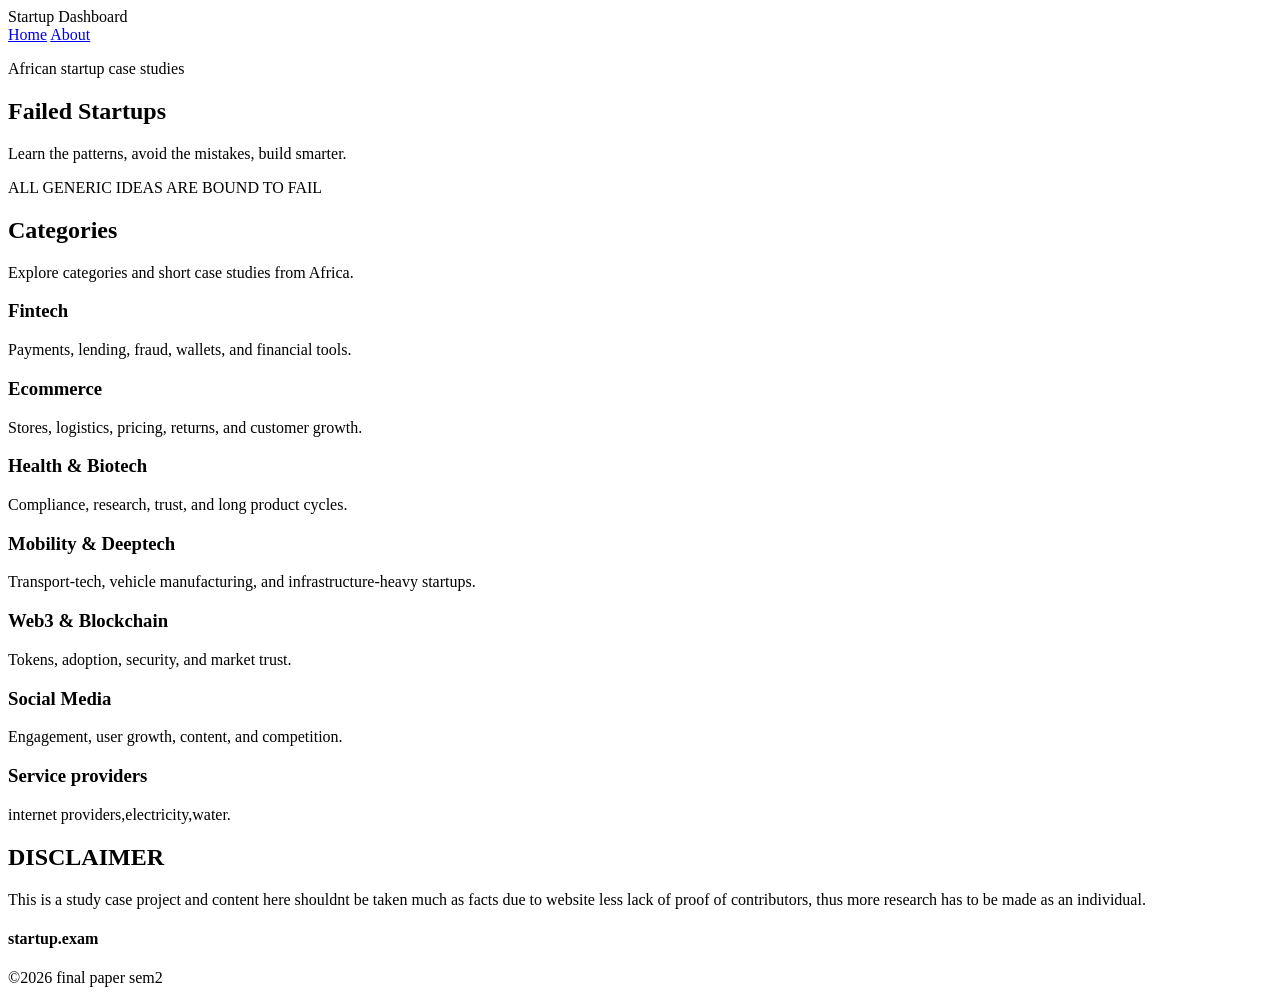
==== dashboard.html @ 9a46210b "Add files via upload" ====
<!DOCTYPE html>
<html lang="en">
<head>
  <meta charset="UTF-8" />
  <meta name="viewport" content="width=device-width, initial-scale=1.0" />
  <title>Startup Case Studies Dashboard</title>
</head>

<body>
  <header class="navbar">
    <div class="logo">Startup Dashboard</div>
    <nav>
      <a href="index.html">Home</a>
      <a href="about.html">About</a>
    </nav>
  </header>

  <main>
    <section class="hero">
      <div class="hero-content">
        <p class="eyebrow">African startup case studies</p>
        <h1>Failed Startups</h1>
        <p class="slogan">Learn the patterns, avoid the mistakes, build smarter.<p class="people">ALL GENERIC IDEAS ARE BOUND TO FAIL</p></p>
      </div>
    </section>

    <section class="categories">
      <h2>Categories</h2>
      <p class="description">Explore categories and short case studies from Africa.</p>
      <div>
        <a><h3>Fintech</h3><p>Payments, lending, fraud, wallets, and financial tools.</p></a>
        <a><h3>Ecommerce</h3><p>Stores, logistics, pricing, returns, and customer growth.</p></a>
        <a ><h3>Health & Biotech</h3><p>Compliance, research, trust, and long product cycles.</p></a>
        <a><h3>Mobility & Deeptech</h3><p>Transport-tech, vehicle manufacturing, and infrastructure-heavy startups.</p></a>
        <a><h3>Web3 & Blockchain</h3><p>Tokens, adoption, security, and market trust.</p></a>
        <a><h3>Social Media</h3><p>Engagement, user growth, content, and competition.</p></a>
        <a><h3>Service providers</h3><p>internet providers,electricity,water.</p></a>
      </div>
    </section>

    <section id="about" class="info-section">
      <h2>DISCLAIMER</h2>
      <p>This is a study case project and content here shouldnt be taken much as facts due to website less lack of proof of contributors, thus more research has to be made as an individual.</p>
    </section>

    <section footer="Year and ownership" class="hero">
      <h4>startup.exam</h4>
      <div>&copy;2026 final paper sem2</div>
    </section>

  </main>
</body>
</html>
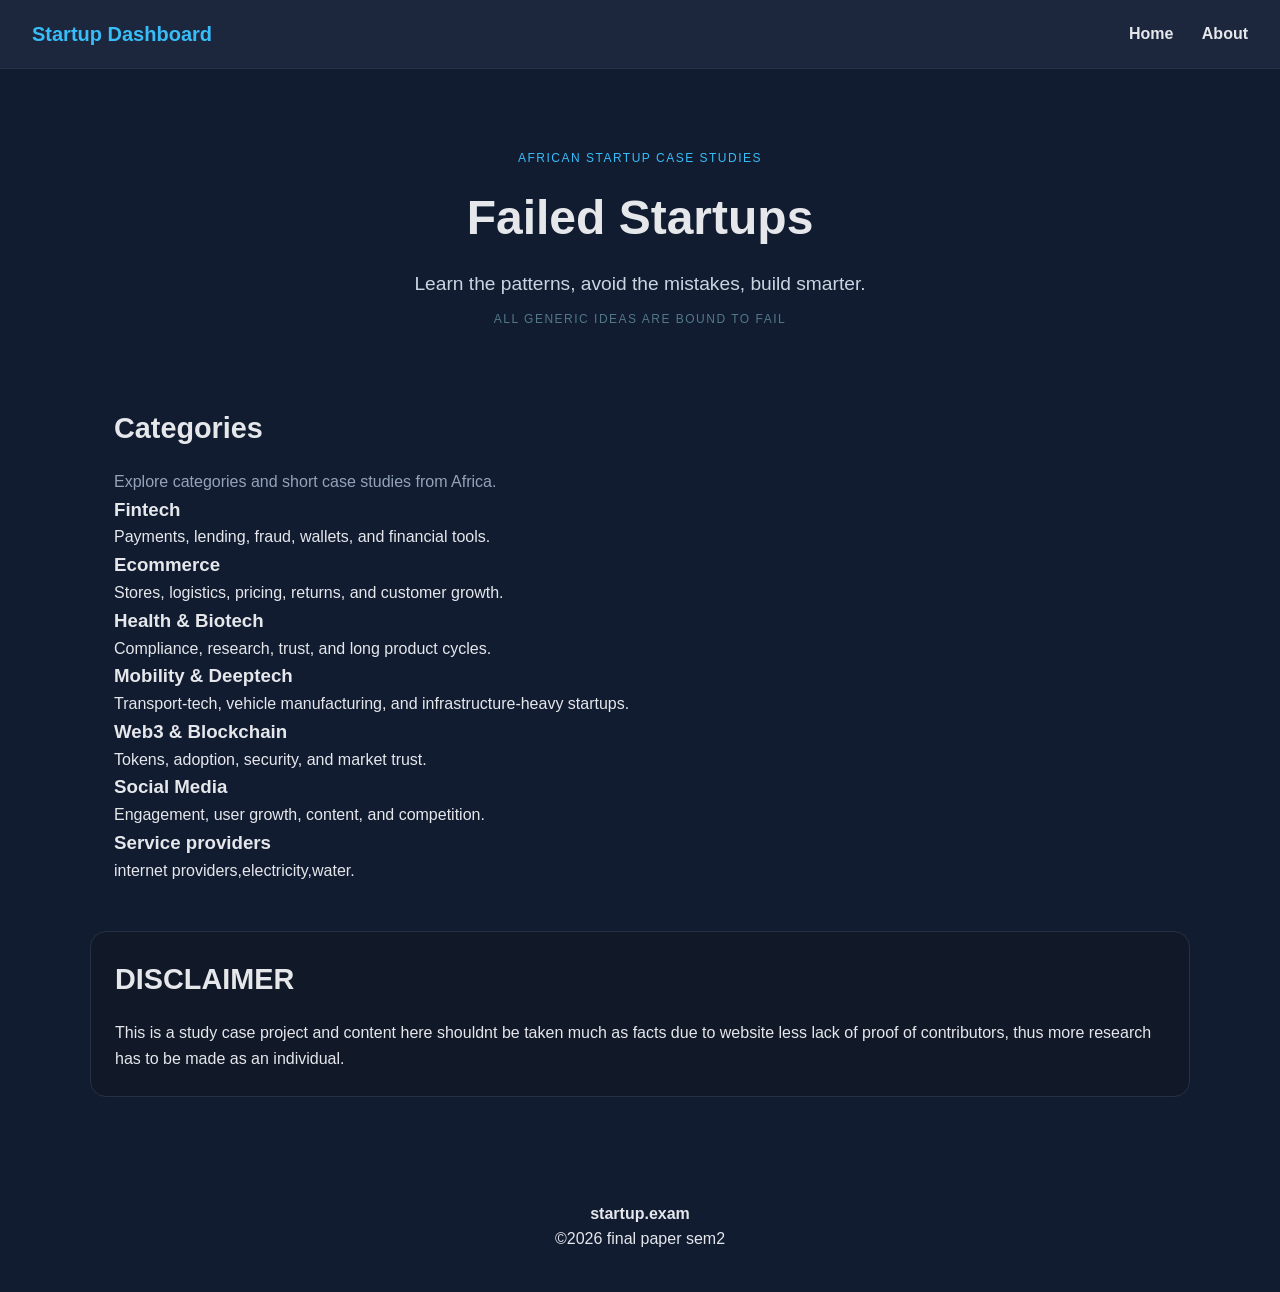
==== commit e964fdd6: "Update dashboard.html added a link to the style.css file" ====
--- a/dashboard.html
+++ b/dashboard.html
@@ -4,6 +4,7 @@
   <meta charset="UTF-8" />
   <meta name="viewport" content="width=device-width, initial-scale=1.0" />
   <title>Startup Case Studies Dashboard</title>
+  <link rel="stylesheet" href="styles.css" />
 </head>
 
 <body>
@@ -50,4 +51,4 @@
 
   </main>
 </body>
-</html>+</html>
--- a/styles.css
+++ b/styles.css
@@ -0,0 +1,24 @@
+.navbar{display:flex;justify-content:space-between;align-items:center;padding:18px 32px;background:#1c263d;border-bottom:1px solid #243244;position:sticky;top:0;z-index:10}
+.logo{font-size:20px;font-weight:700;color:#38bdf8}
+.navbar nav a{color:#e5e7eb;text-decoration:none;margin-left:24px;font-weight:600}
+*{box-sizing:border-box;margin:0;padding:0}
+body{font-family:Arial,sans-serif;background:#111c31;color:#e5e7eb;line-height:1.6}
+.hero{padding:80px 24px 40px;text-align:center}
+.hero-content{max-width:900px;margin:0 auto}
+.eyebrow{color:#38bdf8;text-transform:uppercase;letter-spacing:1.5px;font-size:12px;margin-bottom:12px}
+.people{color:#537888;text-transform:uppercase;letter-spacing:1.5px;font-size:12px;margin-bottom:12px}
+.hero h1{font-size:3rem;margin-bottom:12px}
+.slogan{font-size:1.2rem;color:#cbd5e1;margin-bottom:10px}
+.description{color:#94a3b8}
+.categories{max-width:1100px;margin:0 auto;padding:24px}
+.categories h2,.info-section h2{margin-bottom:18px;font-size:1.8rem}
+.card-grid{display:grid;grid-template-columns:repeat(auto-fit,minmax(220px,1fr));gap:18px}
+.card{display:block;text-decoration:none;color:#e5e7eb;background:#111827;border:1px solid #243244;border-radius:16px;padding:20px;min-height:150px;transition:transform .2s ease,border-color .2s ease}
+.card:hover{transform:translateY(-4px);border-color:#38bdf8}
+.card h3{color:#38bdf8;margin-bottom:10px}
+.info-section{max-width:1100px;margin:24px auto;padding:24px;background:#111827;border:1px solid #243244;border-radius:16px}
+.submission-form{display:grid;gap:14px;margin-top:12px}
+.submission-form input,.submission-form textarea{width:100%;padding:14px;border:1px solid #334155;border-radius:10px;background:#0b1220;color:#e5e7eb}
+.submission-form textarea{min-height:120px;resize:vertical}
+.submission-form button{padding:14px;border:none;border-radius:10px;background:#38bdf8;color:#0b1220;font-weight:700;cursor:pointer}
+.back-link{display:inline-block;margin-top:16px;color:#38bdf8;text-decoration:none;font-weight:700}
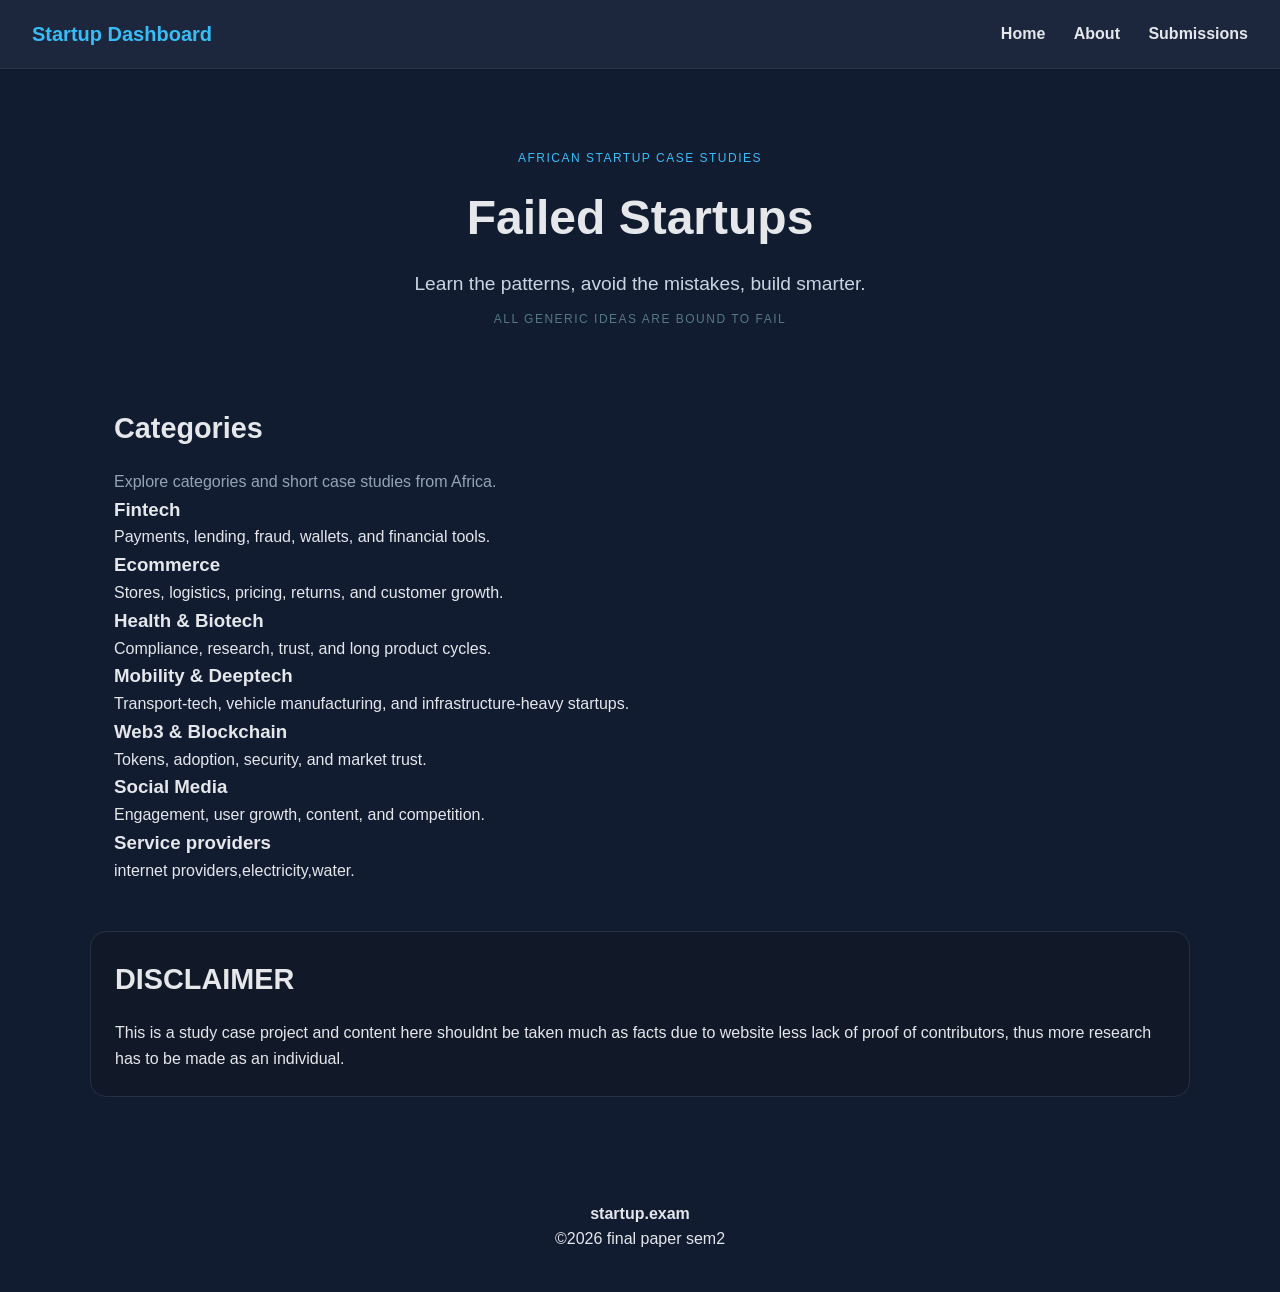
==== commit 358324bb: "added submission page link" ====
--- a/dashboard.html
+++ b/dashboard.html
@@ -13,6 +13,7 @@
     <nav>
       <a href="index.html">Home</a>
       <a href="about.html">About</a>
+      <a href="submissions.html">Submissions</a>
     </nav>
   </header>
 
@@ -39,7 +40,7 @@
       </div>
     </section>
 
-    <section id="about" class="info-section">
+    <section id="Disclaimer" class="info-section">
       <h2>DISCLAIMER</h2>
       <p>This is a study case project and content here shouldnt be taken much as facts due to website less lack of proof of contributors, thus more research has to be made as an individual.</p>
     </section>
--- a/styles.css
+++ b/styles.css
@@ -17,8 +17,9 @@
 .card:hover{transform:translateY(-4px);border-color:#38bdf8}
 .card h3{color:#38bdf8;margin-bottom:10px}
 .info-section{max-width:1100px;margin:24px auto;padding:24px;background:#111827;border:1px solid #243244;border-radius:16px}
+.cardabout-page{background-color: #0000007c;max-width:1100px;margin:24px auto;padding:24px;border:1px solid #2f4461;border-radius:16px}
 .submission-form{display:grid;gap:14px;margin-top:12px}
-.submission-form input,.submission-form textarea{width:100%;padding:14px;border:1px solid #334155;border-radius:10px;background:#0b1220;color:#e5e7eb}
+.submission-form input,.submission-form textarea{width:100%;padding:14px;border:1px solid #5395f1;border-radius:10px;background:#09071b42;color:#fffdfd}
 .submission-form textarea{min-height:120px;resize:vertical}
 .submission-form button{padding:14px;border:none;border-radius:10px;background:#38bdf8;color:#0b1220;font-weight:700;cursor:pointer}
-.back-link{display:inline-block;margin-top:16px;color:#38bdf8;text-decoration:none;font-weight:700}+.back-link{display:inline-block;margin-top:16px;color:#38bdf8;text-decoration:none;font-weight:700}
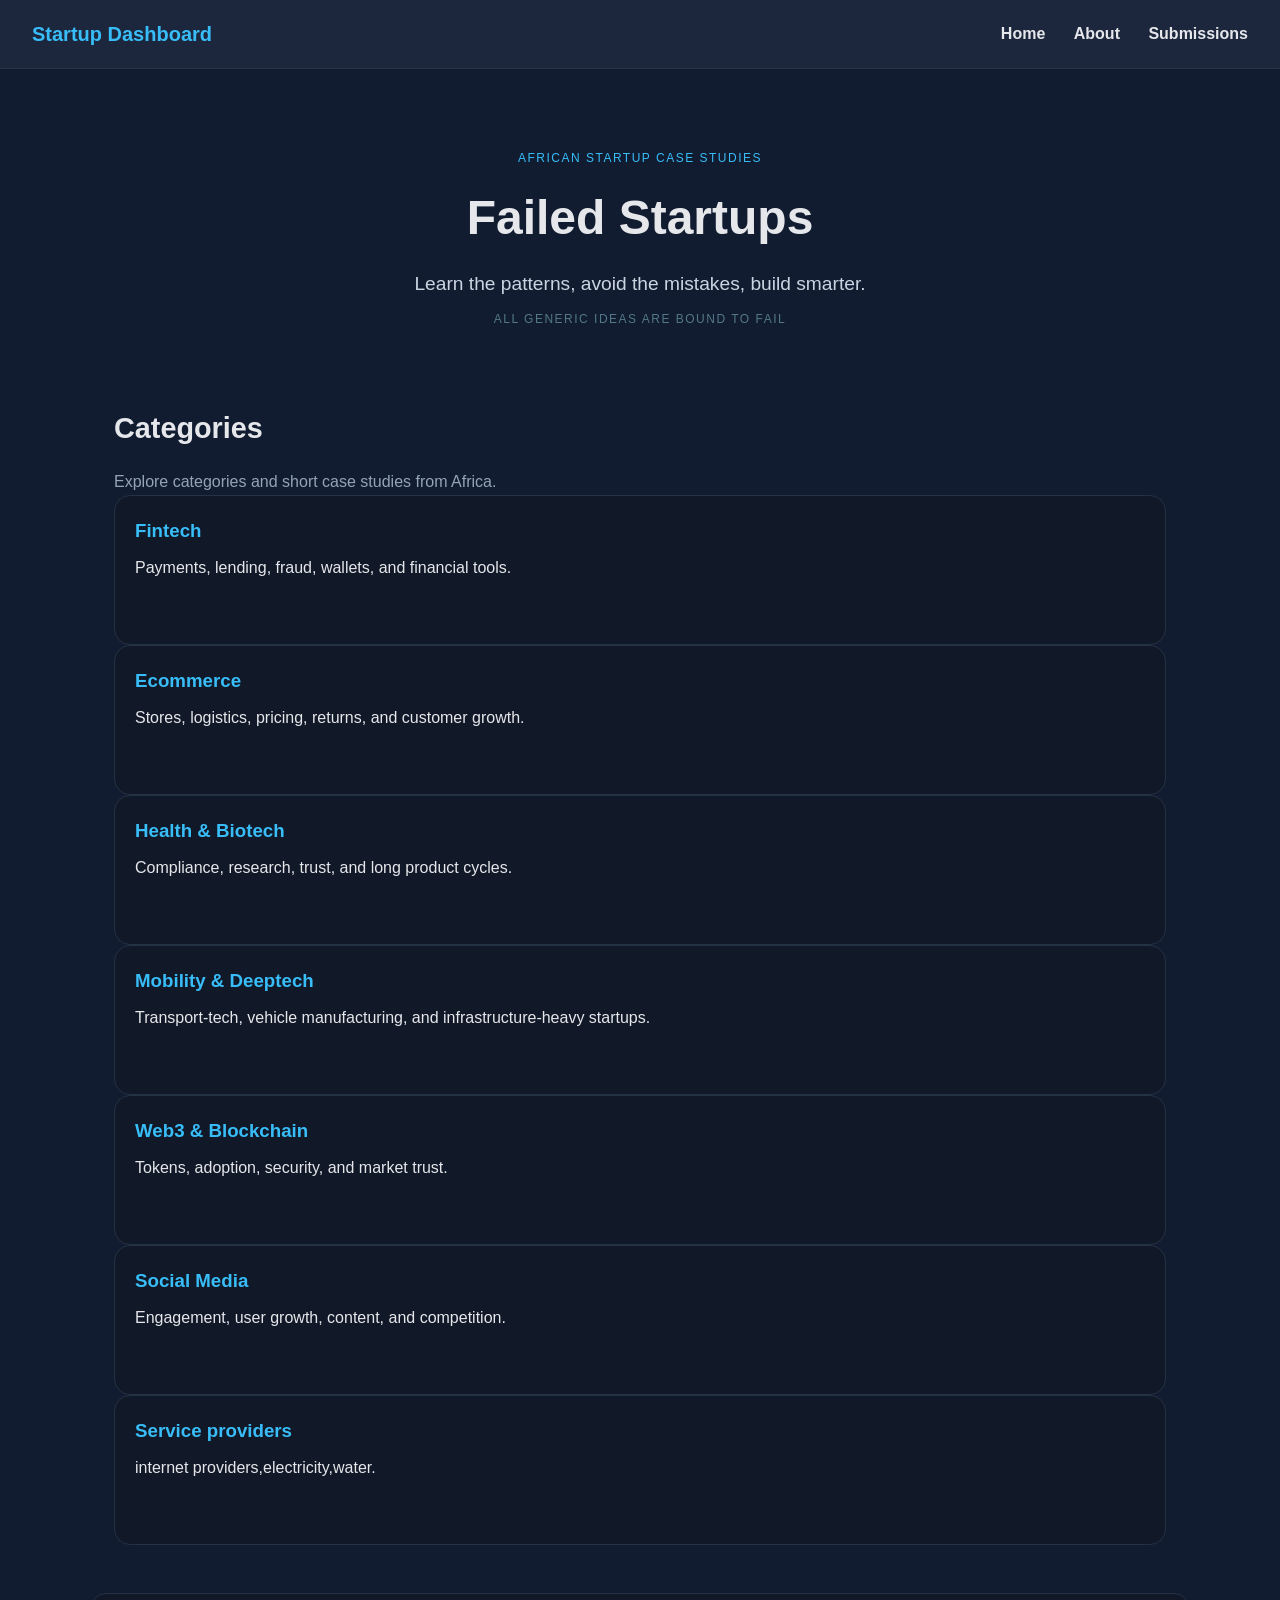
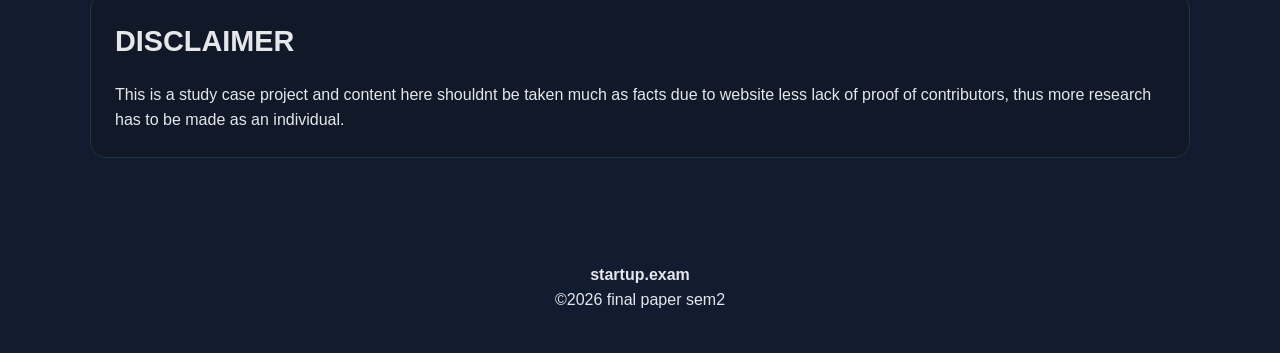
==== commit 8c913382: "i put each category in a card style" ====
--- a/dashboard.html
+++ b/dashboard.html
@@ -30,13 +30,13 @@
       <h2>Categories</h2>
       <p class="description">Explore categories and short case studies from Africa.</p>
       <div>
-        <a><h3>Fintech</h3><p>Payments, lending, fraud, wallets, and financial tools.</p></a>
-        <a><h3>Ecommerce</h3><p>Stores, logistics, pricing, returns, and customer growth.</p></a>
-        <a ><h3>Health & Biotech</h3><p>Compliance, research, trust, and long product cycles.</p></a>
-        <a><h3>Mobility & Deeptech</h3><p>Transport-tech, vehicle manufacturing, and infrastructure-heavy startups.</p></a>
-        <a><h3>Web3 & Blockchain</h3><p>Tokens, adoption, security, and market trust.</p></a>
-        <a><h3>Social Media</h3><p>Engagement, user growth, content, and competition.</p></a>
-        <a><h3>Service providers</h3><p>internet providers,electricity,water.</p></a>
+        <a class="card" href="fintech.html"><h3>Fintech</h3><p>Payments, lending, fraud, wallets, and financial tools.</p></a>
+        <a class="card" href="ecommerce.html"><h3>Ecommerce</h3><p>Stores, logistics, pricing, returns, and customer growth.</p></a>
+        <a class="card" href="health-biotech.html"><h3>Health & Biotech</h3><p>Compliance, research, trust, and long product cycles.</p></a>
+        <a class="card" href="mobility-deeptech.html"><h3>Mobility & Deeptech</h3><p>Transport-tech, vehicle manufacturing, and infrastructure-heavy startups.</p></a>
+        <a class="card" href="web3.html"><h3>Web3 & Blockchain</h3><p>Tokens, adoption, security, and market trust.</p></a>
+        <a class="card" href="social-media.html"><h3>Social Media</h3><p>Engagement, user growth, content, and competition.</p></a>
+        <a class="card" href="Service providers.html"><h3>Service providers</h3><p>internet providers,electricity,water.</p></a>
       </div>
     </section>
 
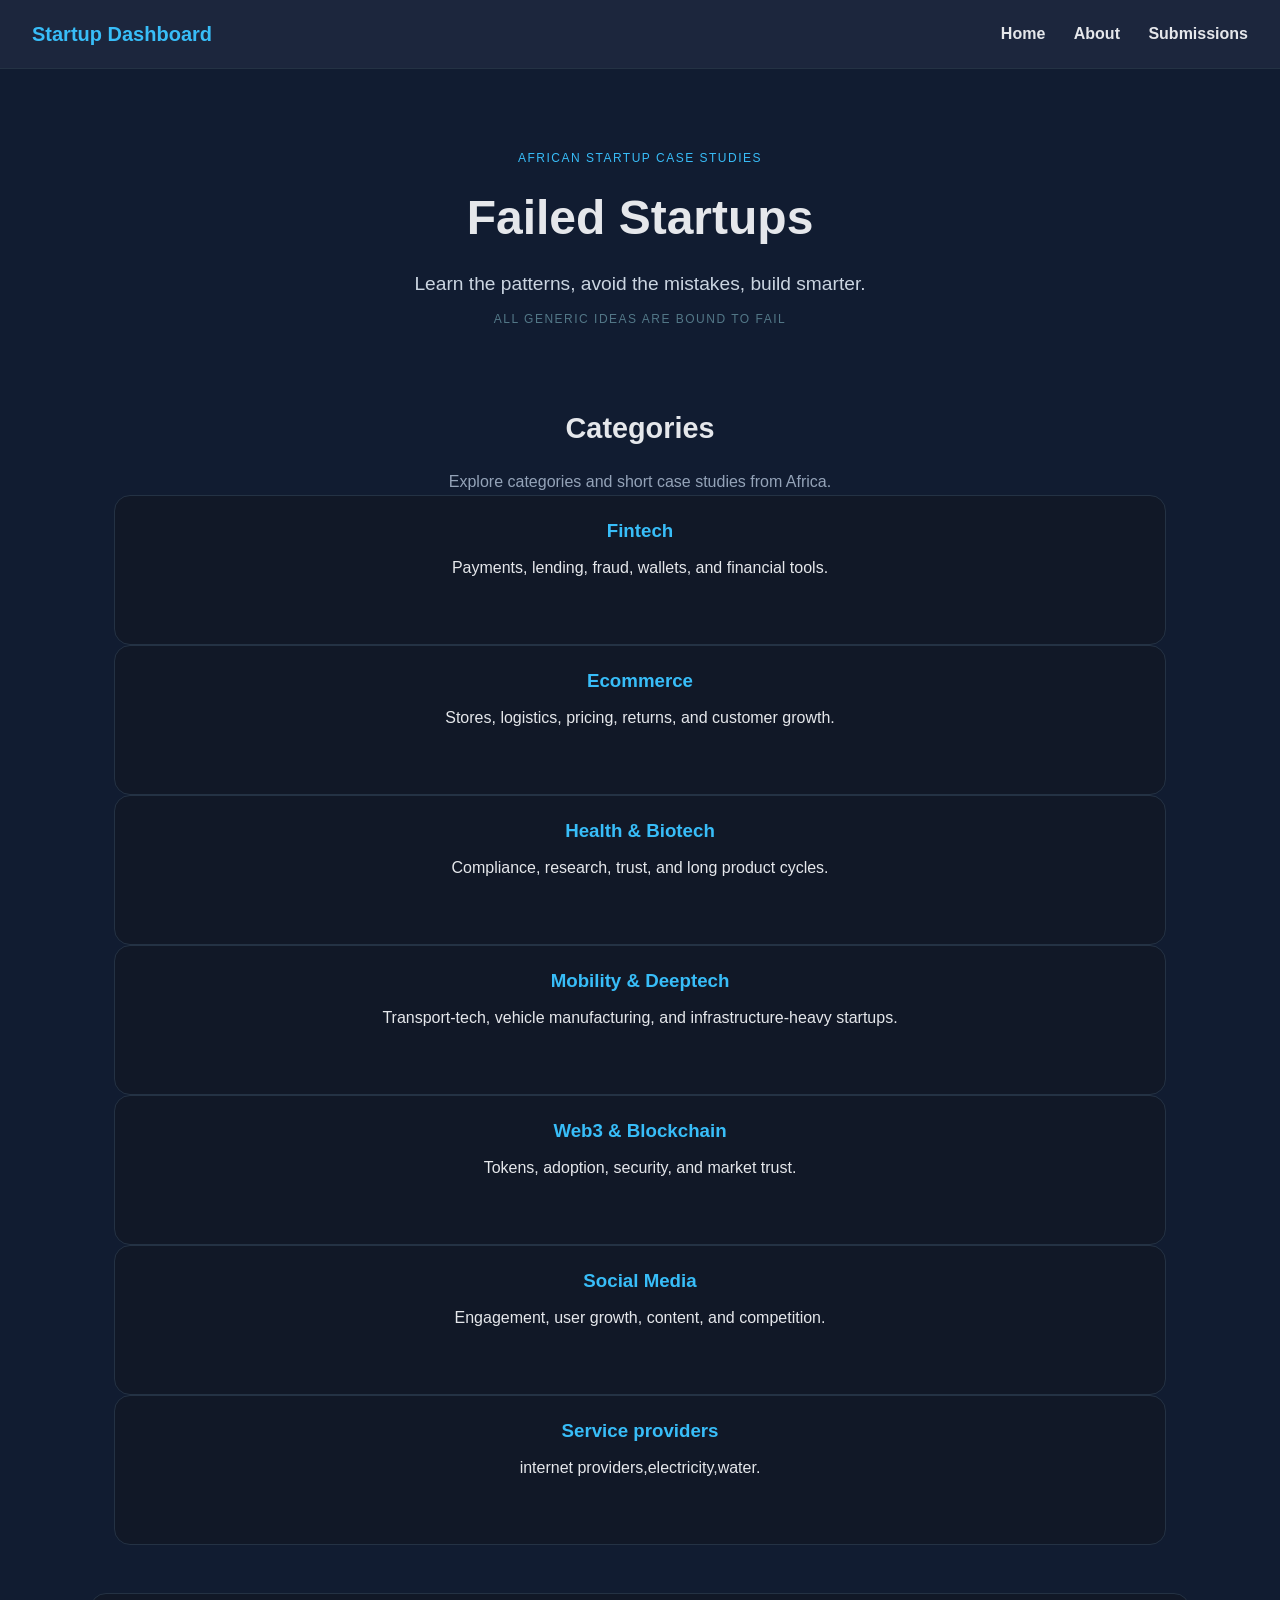
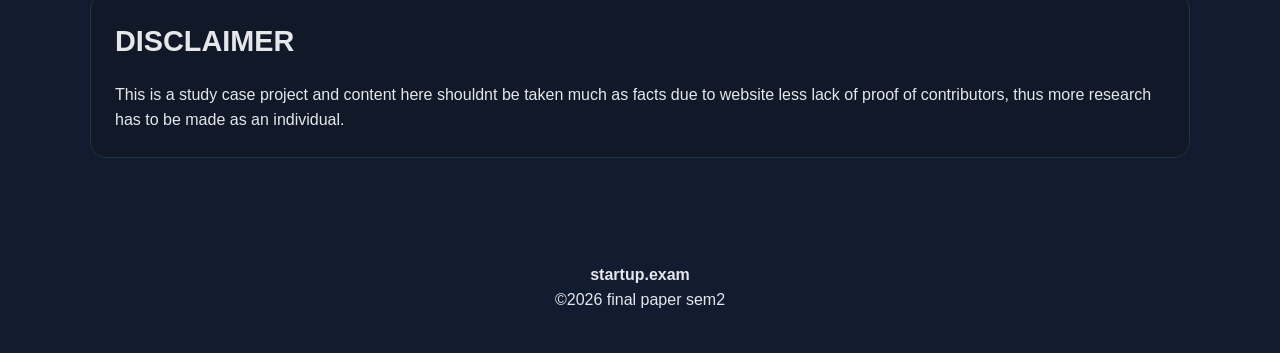
==== commit ca130ccf: "Update dashboard.html" ====
--- a/dashboard.html
+++ b/dashboard.html
@@ -26,7 +26,7 @@
       </div>
     </section>
 
-    <section class="categories">
+    <section class="hero categories">
       <h2>Categories</h2>
       <p class="description">Explore categories and short case studies from Africa.</p>
       <div>
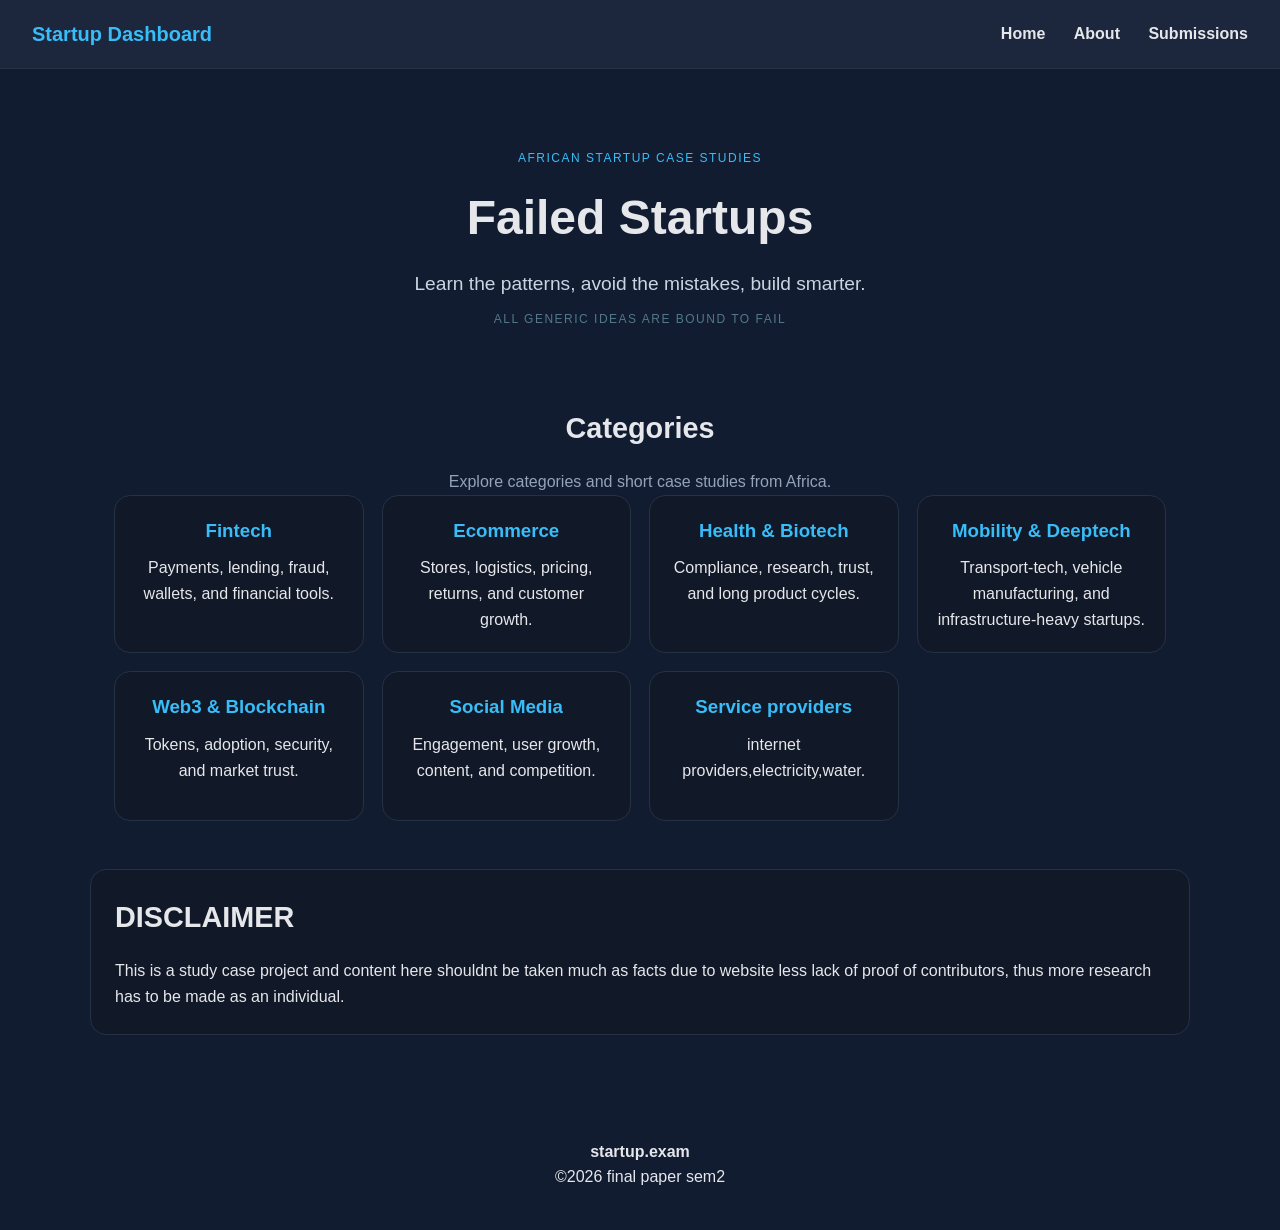
==== commit 636fcee4: "card grid" ====
--- a/dashboard.html
+++ b/dashboard.html
@@ -29,7 +29,7 @@
     <section class="hero categories">
       <h2>Categories</h2>
       <p class="description">Explore categories and short case studies from Africa.</p>
-      <div>
+      <div class="card-grid">
         <a class="card" href="fintech.html"><h3>Fintech</h3><p>Payments, lending, fraud, wallets, and financial tools.</p></a>
         <a class="card" href="ecommerce.html"><h3>Ecommerce</h3><p>Stores, logistics, pricing, returns, and customer growth.</p></a>
         <a class="card" href="health-biotech.html"><h3>Health & Biotech</h3><p>Compliance, research, trust, and long product cycles.</p></a>
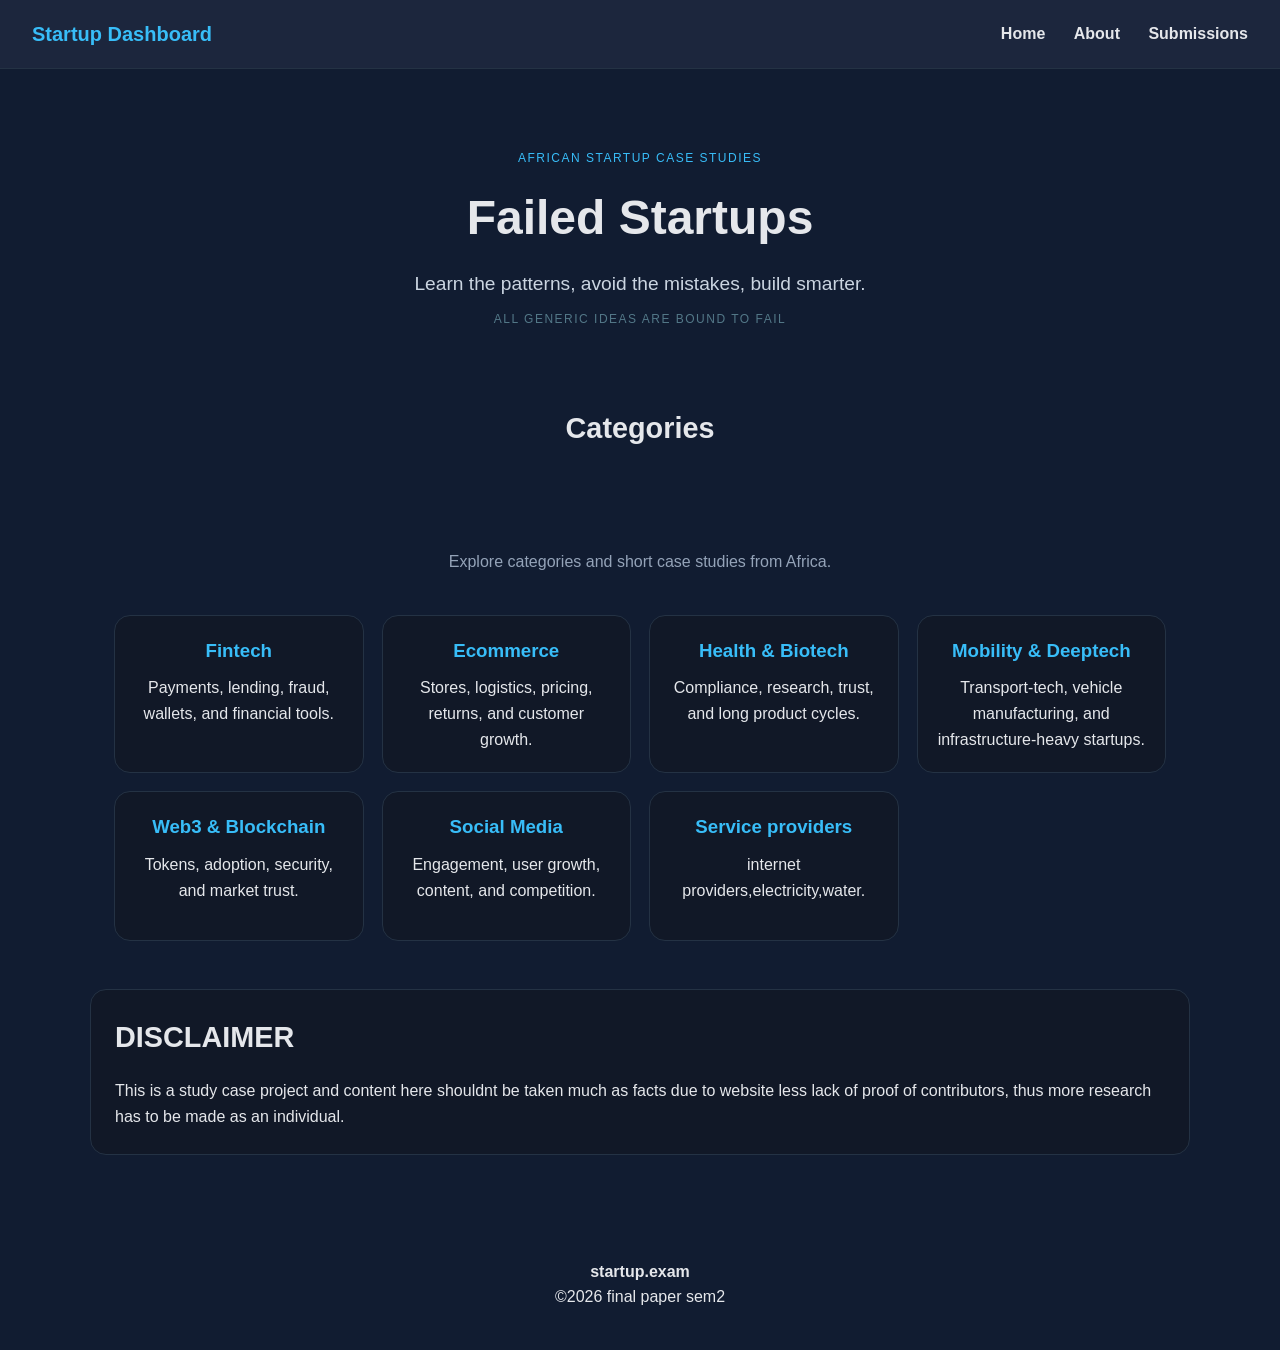
==== commit fa9ca81b: "Update dashboard.html" ====
--- a/dashboard.html
+++ b/dashboard.html
@@ -28,7 +28,7 @@
 
     <section class="hero categories">
       <h2>Categories</h2>
-      <p class="description">Explore categories and short case studies from Africa.</p>
+      <p class="hero description">Explore categories and short case studies from Africa.</p>
       <div class="card-grid">
         <a class="card" href="fintech.html"><h3>Fintech</h3><p>Payments, lending, fraud, wallets, and financial tools.</p></a>
         <a class="card" href="ecommerce.html"><h3>Ecommerce</h3><p>Stores, logistics, pricing, returns, and customer growth.</p></a>
